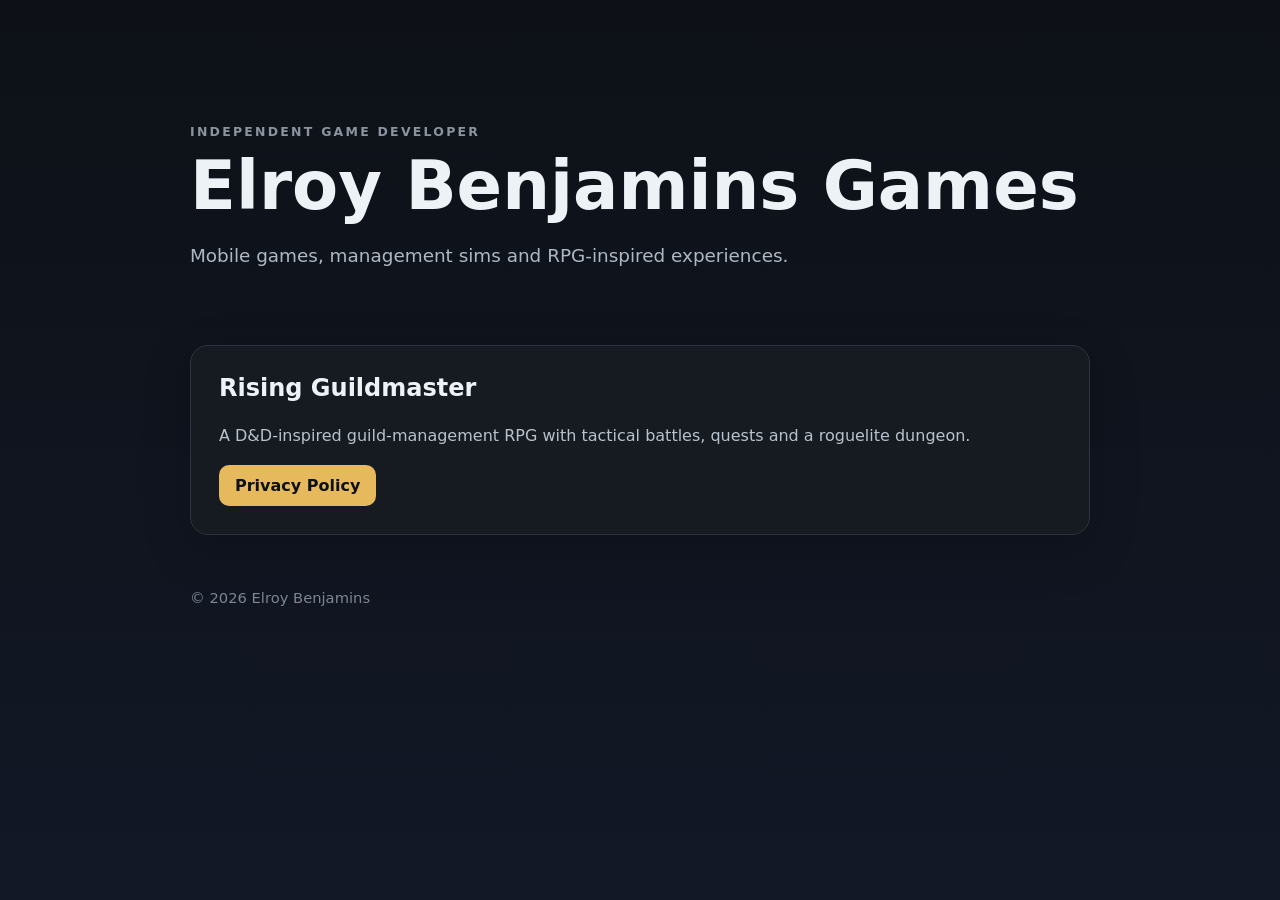
==== index.html @ 4e4a21ce "Add files via upload" ====
<!doctype html>
<html lang="en">
<head>
  <meta charset="utf-8">
  <meta name="viewport" content="width=device-width,initial-scale=1">
  <meta name="description" content="Official website for games by Elroy Benjamins.">
  <title>Elroy Benjamins Games</title>
  <link rel="stylesheet" href="/assets/style.css">
</head>
<body>
  <main class="wrap">
    <header class="hero">
      <p class="eyebrow">INDEPENDENT GAME DEVELOPER</p>
      <h1>Elroy Benjamins Games</h1>
      <p class="lead">Mobile games, management sims and RPG-inspired experiences.</p>
    </header>

    <section class="card">
      <h2>Rising Guildmaster</h2>
      <p>A D&amp;D-inspired guild-management RPG with tactical battles, quests and a roguelite dungeon.</p>
      <div class="links">
        <a href="/rising-guildmaster/privacy/">Privacy Policy</a>
      </div>
    </section>

    <footer>
      <p>© 2026 Elroy Benjamins</p>
    </footer>
  </main>
</body>
</html>
---- assets/style.css ----
*{box-sizing:border-box}
:root{font-family:Inter,system-ui,-apple-system,BlinkMacSystemFont,"Segoe UI",sans-serif;color:#edf2f7;background:#0d1117}
body{margin:0;background:linear-gradient(180deg,#0d1117 0%,#121826 100%);min-height:100vh}
.wrap{width:min(900px,calc(100% - 32px));margin:0 auto;padding:64px 0}
.hero{padding:48px 0 30px}
.eyebrow{letter-spacing:.18em;font-size:.78rem;color:#8b949e;font-weight:700}
h1{font-size:clamp(2.2rem,6vw,4.2rem);line-height:1.03;margin:.35rem 0 1rem}
.lead{color:#aeb8c4;font-size:1.15rem;max-width:640px;line-height:1.7}
.card{margin-top:26px;padding:28px;border:1px solid #2b3441;border-radius:18px;background:#161b22;box-shadow:0 16px 50px rgba(0,0,0,.18)}
.card h2{margin-top:0}
.card p{color:#b8c2cc;line-height:1.7}
a{display:inline-block;color:#0d1117;background:#e6b95c;text-decoration:none;font-weight:700;padding:11px 16px;border-radius:10px}
a:hover{filter:brightness(1.06)}
footer{margin-top:54px;color:#7d8590;font-size:.92rem}
.policy{max-width:780px}
.policy h1{font-size:2.5rem}
.policy h2{margin-top:2rem}
.policy p,.policy li{color:#b8c2cc;line-height:1.7}
.policy a.back{background:transparent;color:#e6b95c;padding:0;margin-bottom:24px}
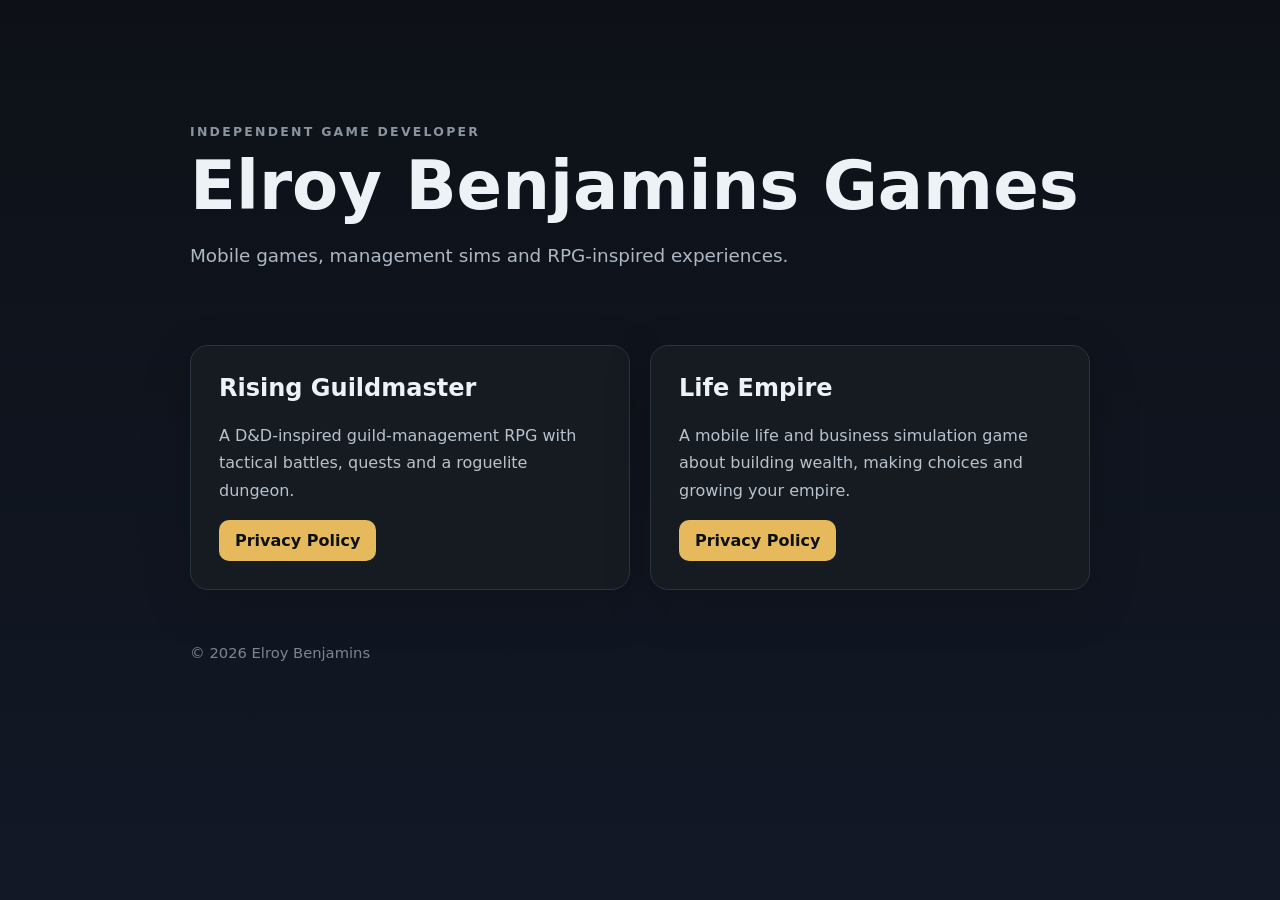
==== commit ff1ec7c2: "Add files via upload" ====
--- a/index.html
+++ b/index.html
@@ -15,17 +15,21 @@
       <p class="lead">Mobile games, management sims and RPG-inspired experiences.</p>
     </header>
 
-    <section class="card">
-      <h2>Rising Guildmaster</h2>
-      <p>A D&amp;D-inspired guild-management RPG with tactical battles, quests and a roguelite dungeon.</p>
-      <div class="links">
-        <a href="/rising-guildmaster/privacy/">Privacy Policy</a>
-      </div>
+    <section class="grid">
+      <article class="card">
+        <h2>Rising Guildmaster</h2>
+        <p>A D&amp;D-inspired guild-management RPG with tactical battles, quests and a roguelite dungeon.</p>
+        <a class="button" href="/rising-guildmaster/privacy/">Privacy Policy</a>
+      </article>
+
+      <article class="card">
+        <h2>Life Empire</h2>
+        <p>A mobile life and business simulation game about building wealth, making choices and growing your empire.</p>
+        <a class="button" href="/life-empire/privacy/">Privacy Policy</a>
+      </article>
     </section>
 
-    <footer>
-      <p>© 2026 Elroy Benjamins</p>
-    </footer>
+    <footer><p>© 2026 Elroy Benjamins</p></footer>
   </main>
 </body>
 </html>
--- a/assets/style.css
+++ b/assets/style.css
@@ -1,19 +1,63 @@
 *{box-sizing:border-box}
-:root{font-family:Inter,system-ui,-apple-system,BlinkMacSystemFont,"Segoe UI",sans-serif;color:#edf2f7;background:#0d1117}
-body{margin:0;background:linear-gradient(180deg,#0d1117 0%,#121826 100%);min-height:100vh}
-.wrap{width:min(900px,calc(100% - 32px));margin:0 auto;padding:64px 0}
+:root{
+  font-family:Inter,system-ui,-apple-system,BlinkMacSystemFont,"Segoe UI",sans-serif;
+  color:#edf2f7;
+  background:#0d1117;
+}
+html,body{margin:0;padding:0;min-height:100%}
+body{
+  min-height:100vh;
+  background:linear-gradient(180deg,#0d1117 0%,#121826 100%);
+}
+.wrap{
+  width:min(900px,calc(100% - 32px));
+  margin:0 auto;
+  padding:64px 0;
+}
 .hero{padding:48px 0 30px}
-.eyebrow{letter-spacing:.18em;font-size:.78rem;color:#8b949e;font-weight:700}
-h1{font-size:clamp(2.2rem,6vw,4.2rem);line-height:1.03;margin:.35rem 0 1rem}
-.lead{color:#aeb8c4;font-size:1.15rem;max-width:640px;line-height:1.7}
-.card{margin-top:26px;padding:28px;border:1px solid #2b3441;border-radius:18px;background:#161b22;box-shadow:0 16px 50px rgba(0,0,0,.18)}
+.eyebrow{
+  letter-spacing:.18em;
+  font-size:.78rem;
+  color:#8b949e;
+  font-weight:700;
+}
+h1{
+  font-size:clamp(2.2rem,6vw,4.2rem);
+  line-height:1.03;
+  margin:.35rem 0 1rem;
+}
+.lead{
+  color:#aeb8c4;
+  font-size:1.15rem;
+  max-width:640px;
+  line-height:1.7;
+}
+.grid{
+  display:grid;
+  grid-template-columns:repeat(auto-fit,minmax(260px,1fr));
+  gap:20px;
+  margin-top:26px;
+}
+.card{
+  padding:28px;
+  border:1px solid #2b3441;
+  border-radius:18px;
+  background:#161b22;
+  box-shadow:0 16px 50px rgba(0,0,0,.18);
+}
 .card h2{margin-top:0}
 .card p{color:#b8c2cc;line-height:1.7}
-a{display:inline-block;color:#0d1117;background:#e6b95c;text-decoration:none;font-weight:700;padding:11px 16px;border-radius:10px}
-a:hover{filter:brightness(1.06)}
+.button{
+  display:inline-block;
+  color:#0d1117;
+  background:#e6b95c;
+  text-decoration:none;
+  font-weight:700;
+  padding:11px 16px;
+  border-radius:10px;
+}
+.button:hover{filter:brightness(1.06)}
 footer{margin-top:54px;color:#7d8590;font-size:.92rem}
-.policy{max-width:780px}
-.policy h1{font-size:2.5rem}
-.policy h2{margin-top:2rem}
-.policy p,.policy li{color:#b8c2cc;line-height:1.7}
-.policy a.back{background:transparent;color:#e6b95c;padding:0;margin-bottom:24px}
+@media(max-width:600px){
+  .wrap{width:min(100% - 24px,900px);padding:32px 0 48px}
+}
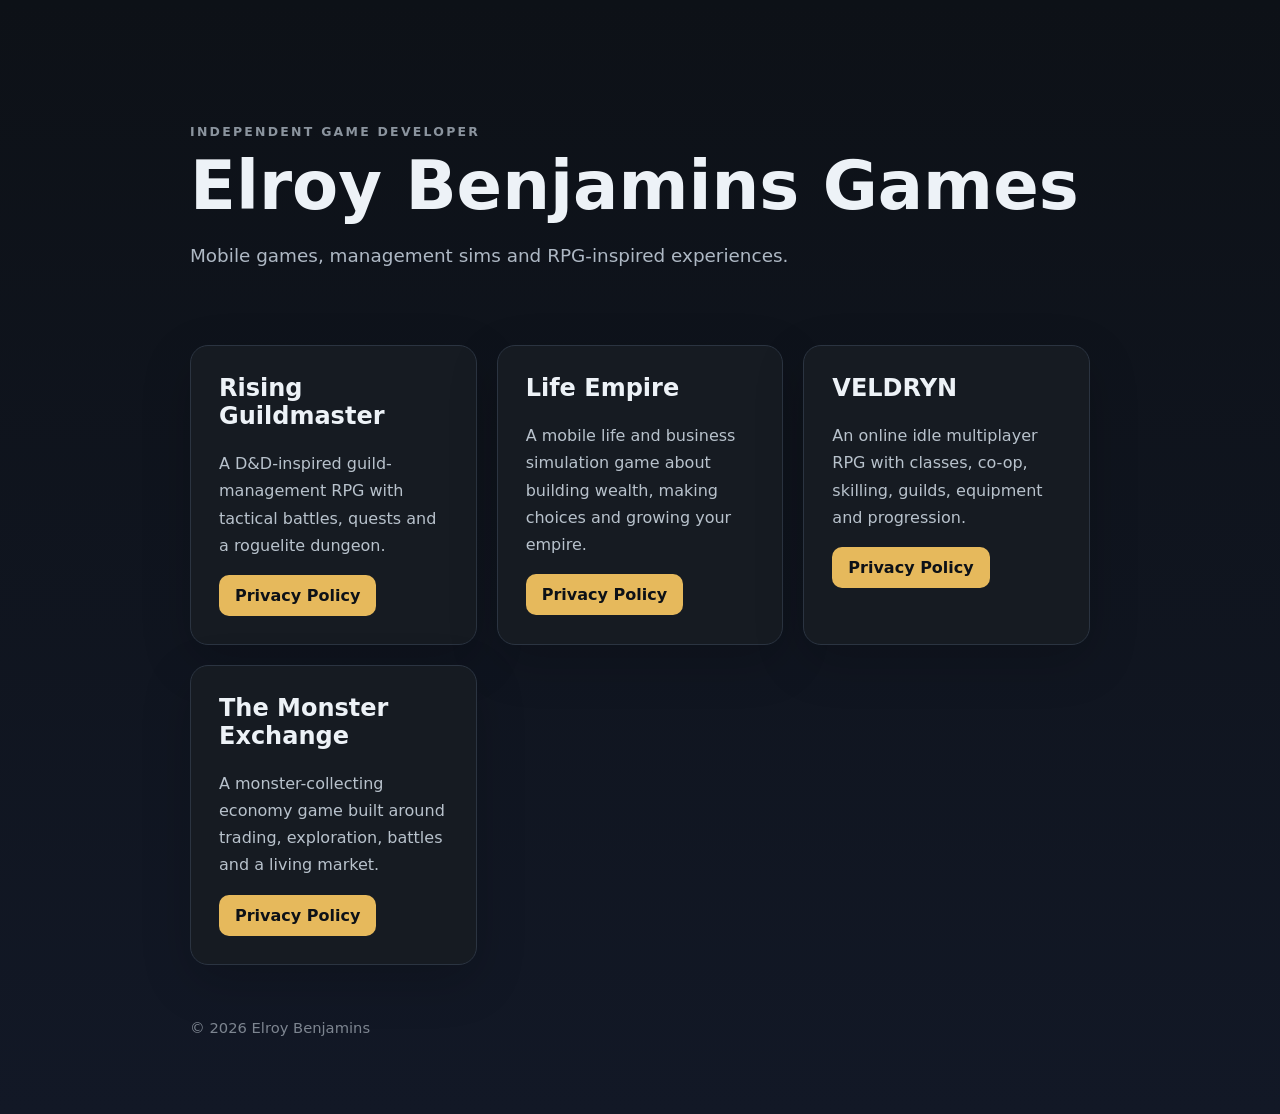
==== commit 1a348bf8: "Add files via upload" ====
--- a/index.html
+++ b/index.html
@@ -27,6 +27,18 @@
         <p>A mobile life and business simulation game about building wealth, making choices and growing your empire.</p>
         <a class="button" href="/life-empire/privacy/">Privacy Policy</a>
       </article>
+
+      <article class="card">
+        <h2>VELDRYN</h2>
+        <p>An online idle multiplayer RPG with classes, co-op, skilling, guilds, equipment and progression.</p>
+        <a class="button" href="/veldryn/privacy/">Privacy Policy</a>
+      </article>
+
+      <article class="card">
+        <h2>The Monster Exchange</h2>
+        <p>A monster-collecting economy game built around trading, exploration, battles and a living market.</p>
+        <a class="button" href="/the-monster-exchange/privacy/">Privacy Policy</a>
+      </article>
     </section>
 
     <footer><p>© 2026 Elroy Benjamins</p></footer>
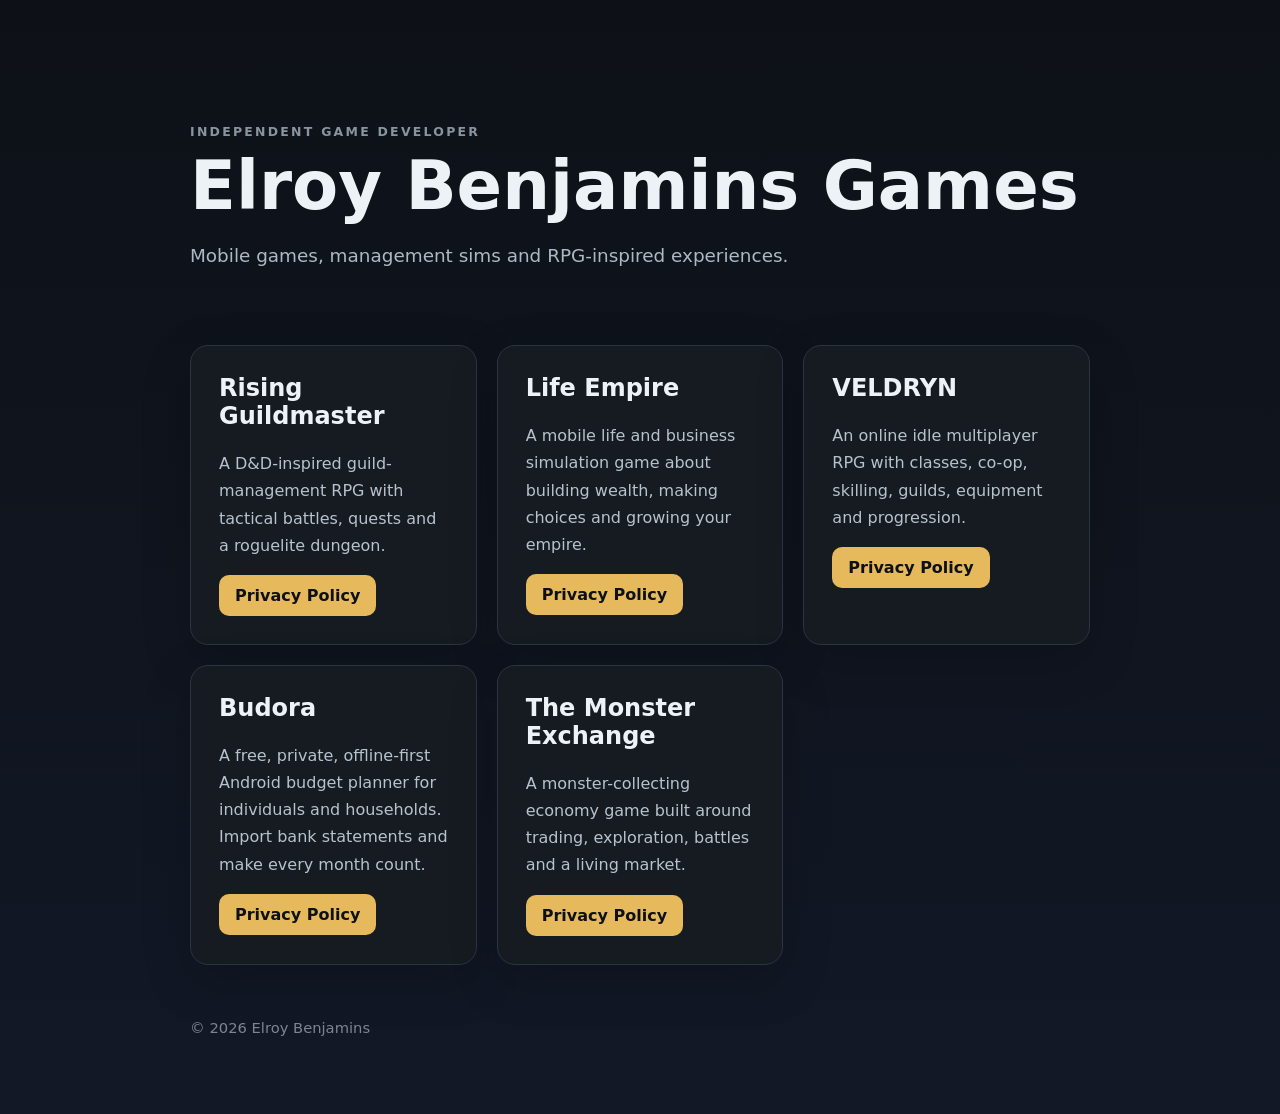
==== commit ee5ba099: "feat(site): link Budora privacy policy from developer home" ====
--- a/index.html
+++ b/index.html
@@ -35,6 +35,12 @@
       </article>
 
       <article class="card">
+        <h2>Budora</h2>
+        <p>A free, private, offline-first Android budget planner for individuals and households. Import bank statements and make every month count.</p>
+        <a class="button" href="/budora/privacy/">Privacy Policy</a>
+      </article>
+
+      <article class="card">
         <h2>The Monster Exchange</h2>
         <p>A monster-collecting economy game built around trading, exploration, battles and a living market.</p>
         <a class="button" href="/the-monster-exchange/privacy/">Privacy Policy</a>
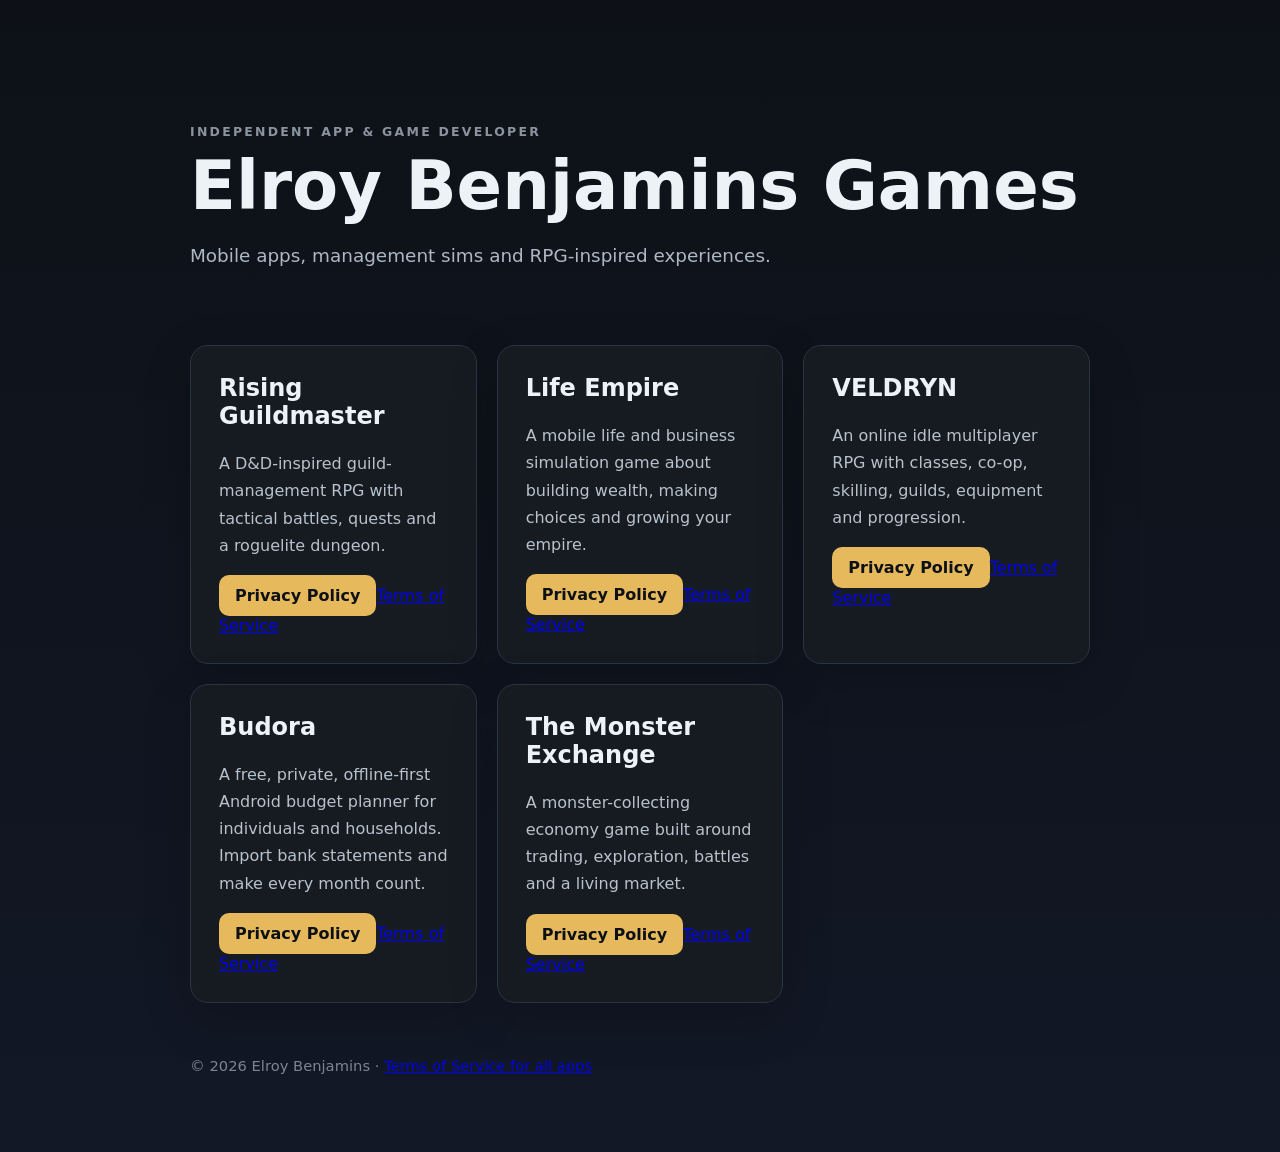
==== commit 9b7df0cf: "feat(legal): link shared Terms from every published app card" ====
--- a/index.html
+++ b/index.html
@@ -3,51 +3,51 @@
 <head>
   <meta charset="utf-8">
   <meta name="viewport" content="width=device-width,initial-scale=1">
-  <meta name="description" content="Official website for games by Elroy Benjamins.">
-  <title>Elroy Benjamins Games</title>
+  <meta name="description" content="Official website and legal policies for apps and games by Elroy Benjamins.">
+  <title>Elroy Benjamins Apps &amp; Games</title>
   <link rel="stylesheet" href="/assets/style.css">
 </head>
 <body>
   <main class="wrap">
     <header class="hero">
-      <p class="eyebrow">INDEPENDENT GAME DEVELOPER</p>
+      <p class="eyebrow">INDEPENDENT APP &amp; GAME DEVELOPER</p>
       <h1>Elroy Benjamins Games</h1>
-      <p class="lead">Mobile games, management sims and RPG-inspired experiences.</p>
+      <p class="lead">Mobile apps, management sims and RPG-inspired experiences.</p>
     </header>
 
     <section class="grid">
       <article class="card">
         <h2>Rising Guildmaster</h2>
         <p>A D&amp;D-inspired guild-management RPG with tactical battles, quests and a roguelite dungeon.</p>
-        <a class="button" href="/rising-guildmaster/privacy/">Privacy Policy</a>
+        <div class="legal-actions"><a class="button" href="/rising-guildmaster/privacy/">Privacy Policy</a><a class="button-ghost" href="/terms/#rising-guildmaster">Terms of Service</a></div>
       </article>
 
       <article class="card">
         <h2>Life Empire</h2>
         <p>A mobile life and business simulation game about building wealth, making choices and growing your empire.</p>
-        <a class="button" href="/life-empire/privacy/">Privacy Policy</a>
+        <div class="legal-actions"><a class="button" href="/life-empire/privacy/">Privacy Policy</a><a class="button-ghost" href="/terms/#life-empire">Terms of Service</a></div>
       </article>
 
       <article class="card">
         <h2>VELDRYN</h2>
         <p>An online idle multiplayer RPG with classes, co-op, skilling, guilds, equipment and progression.</p>
-        <a class="button" href="/veldryn/privacy/">Privacy Policy</a>
+        <div class="legal-actions"><a class="button" href="/veldryn/privacy/">Privacy Policy</a><a class="button-ghost" href="/terms/#veldryn">Terms of Service</a></div>
       </article>
 
       <article class="card">
         <h2>Budora</h2>
         <p>A free, private, offline-first Android budget planner for individuals and households. Import bank statements and make every month count.</p>
-        <a class="button" href="/budora/privacy/">Privacy Policy</a>
+        <div class="legal-actions"><a class="button" href="/budora/privacy/">Privacy Policy</a><a class="button-ghost" href="/terms/#budora">Terms of Service</a></div>
       </article>
 
       <article class="card">
         <h2>The Monster Exchange</h2>
         <p>A monster-collecting economy game built around trading, exploration, battles and a living market.</p>
-        <a class="button" href="/the-monster-exchange/privacy/">Privacy Policy</a>
+        <div class="legal-actions"><a class="button" href="/the-monster-exchange/privacy/">Privacy Policy</a><a class="button-ghost" href="/terms/#the-monster-exchange">Terms of Service</a></div>
       </article>
     </section>
 
-    <footer><p>© 2026 Elroy Benjamins</p></footer>
+    <footer><p>© 2026 Elroy Benjamins · <a href="/terms/">Terms of Service for all apps</a></p></footer>
   </main>
 </body>
 </html>
